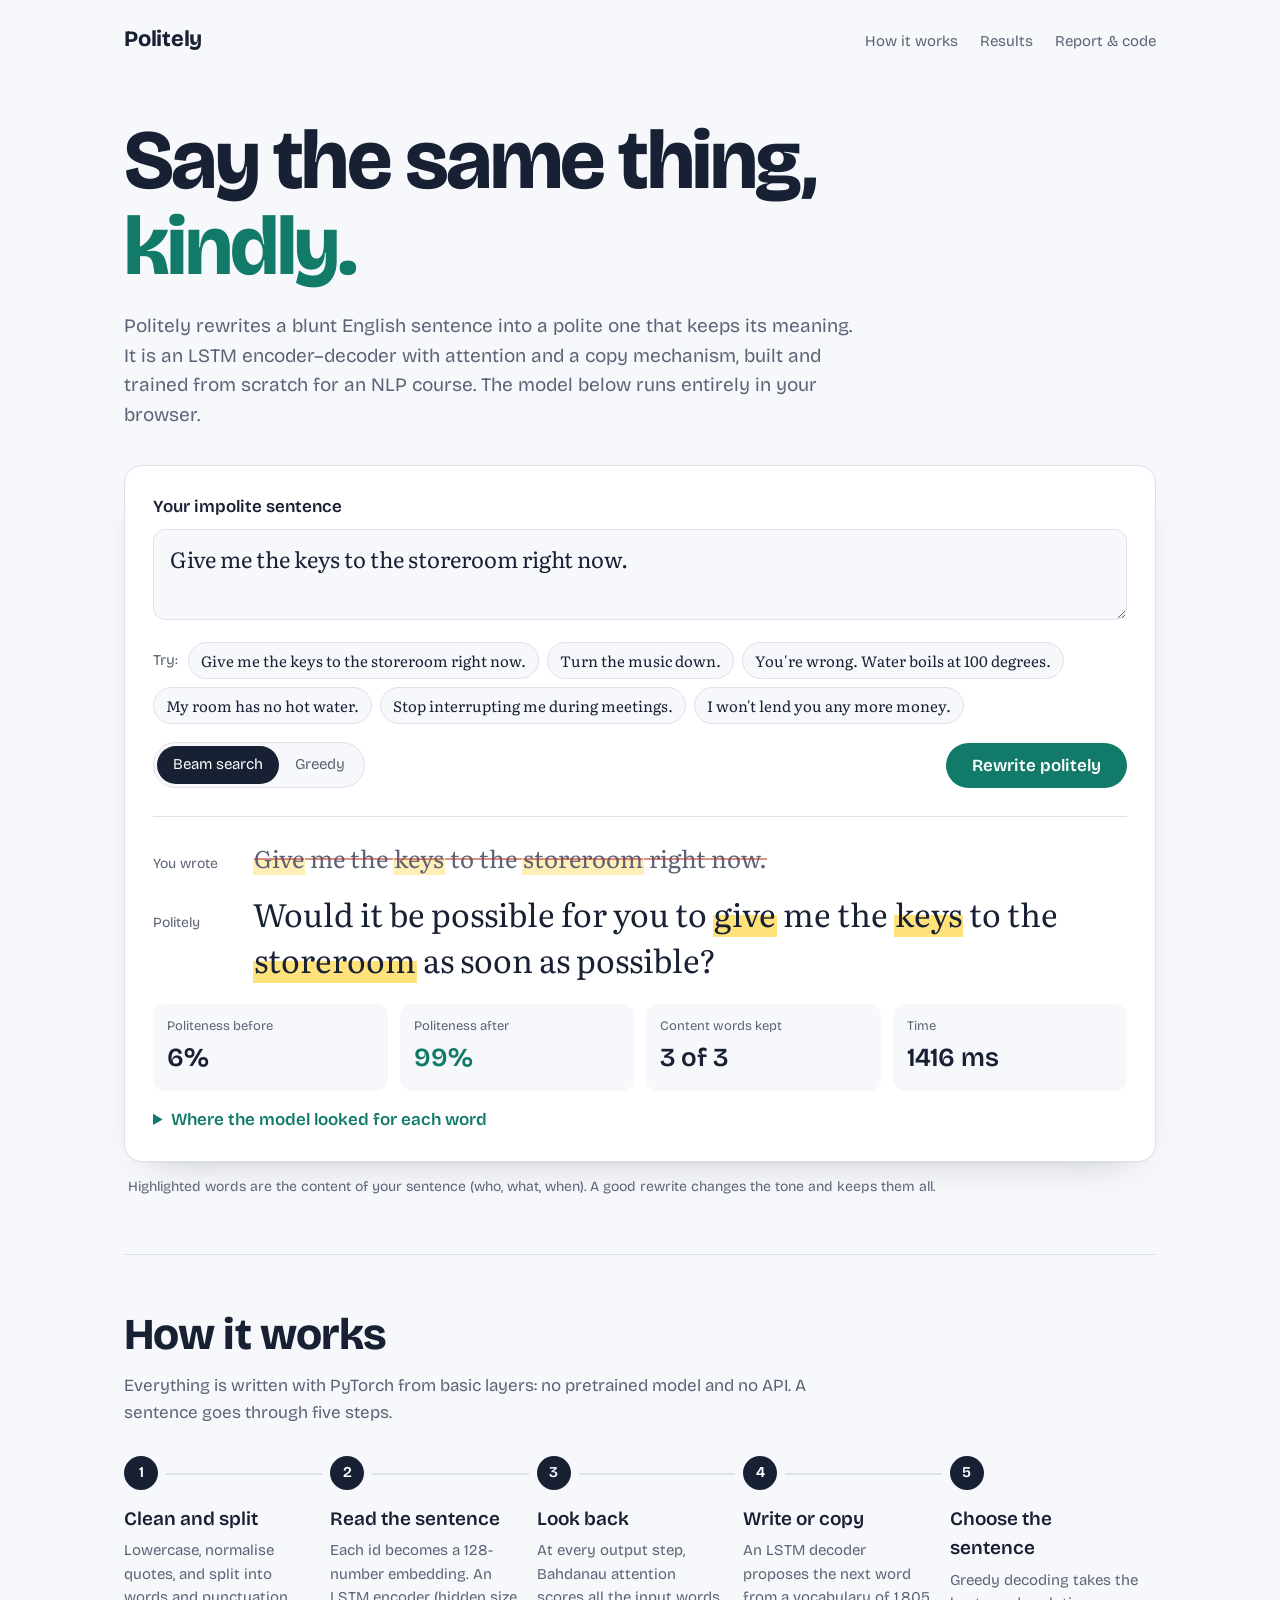
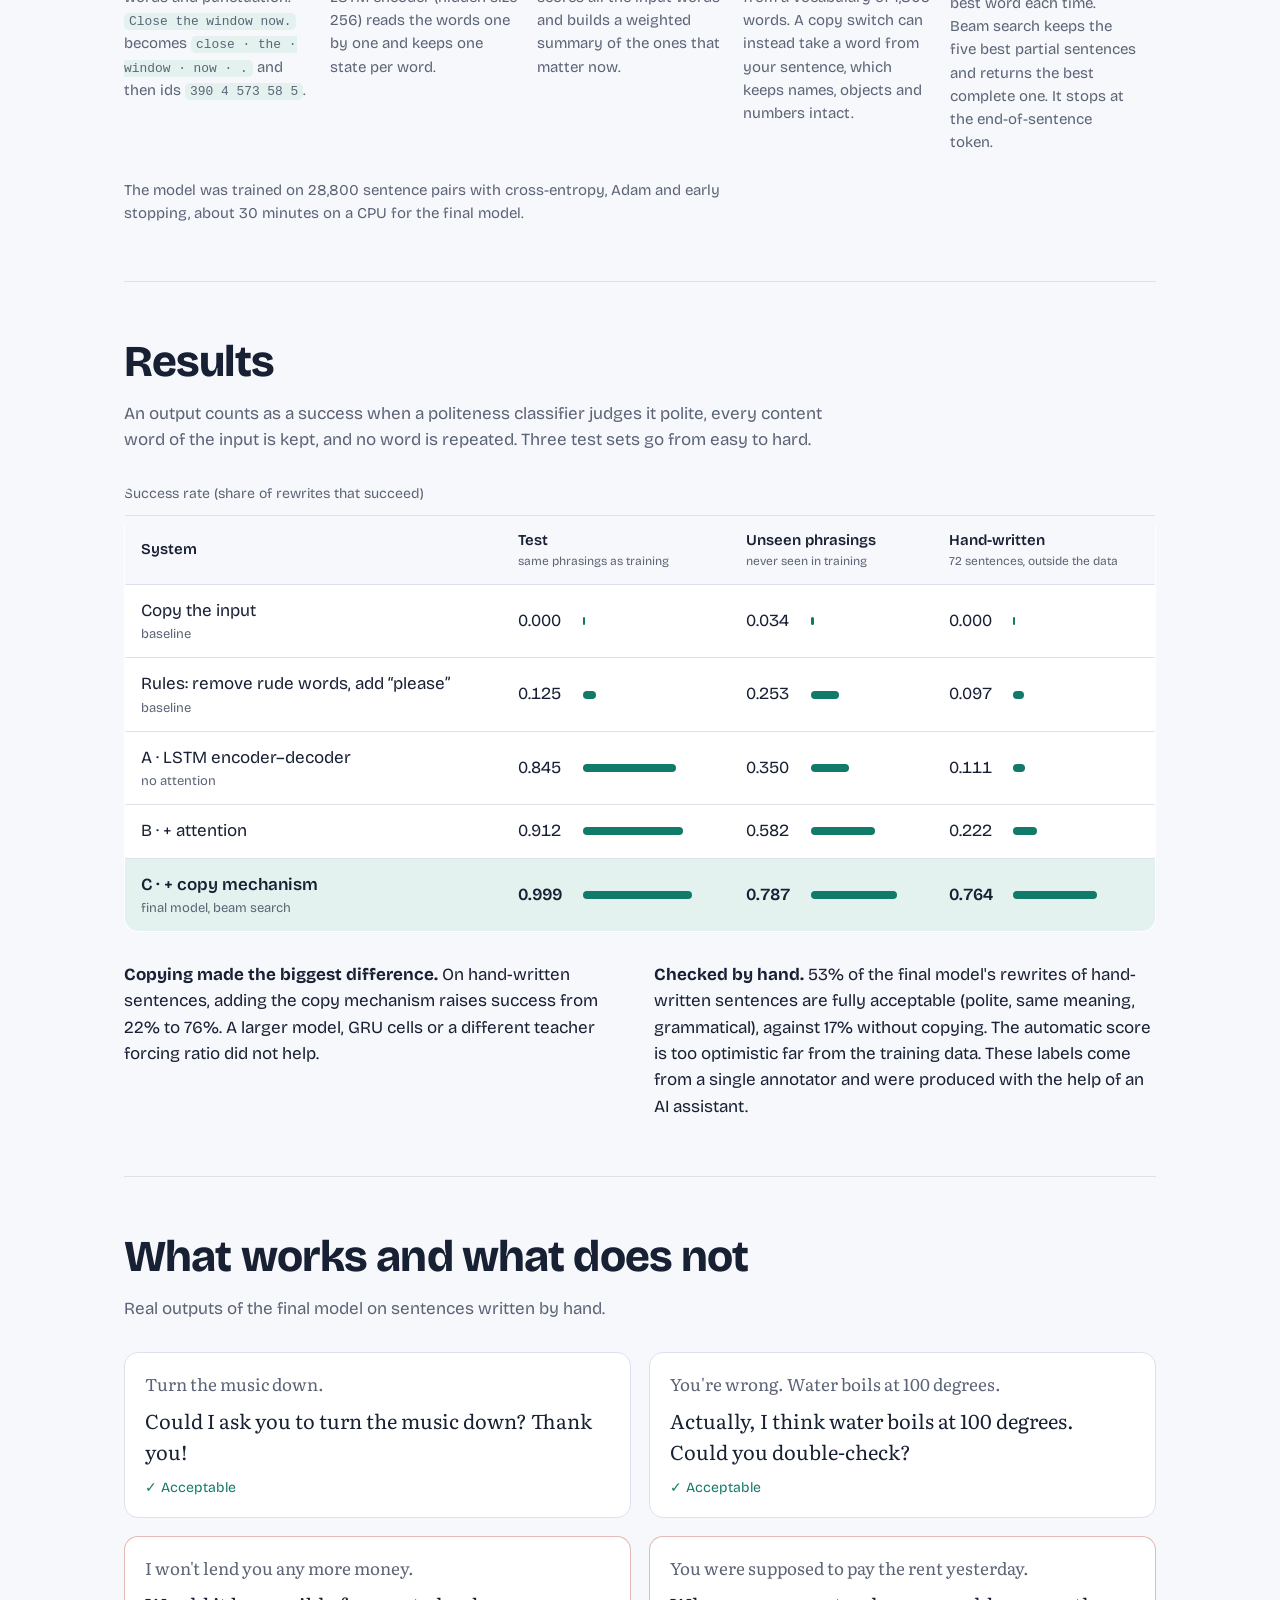
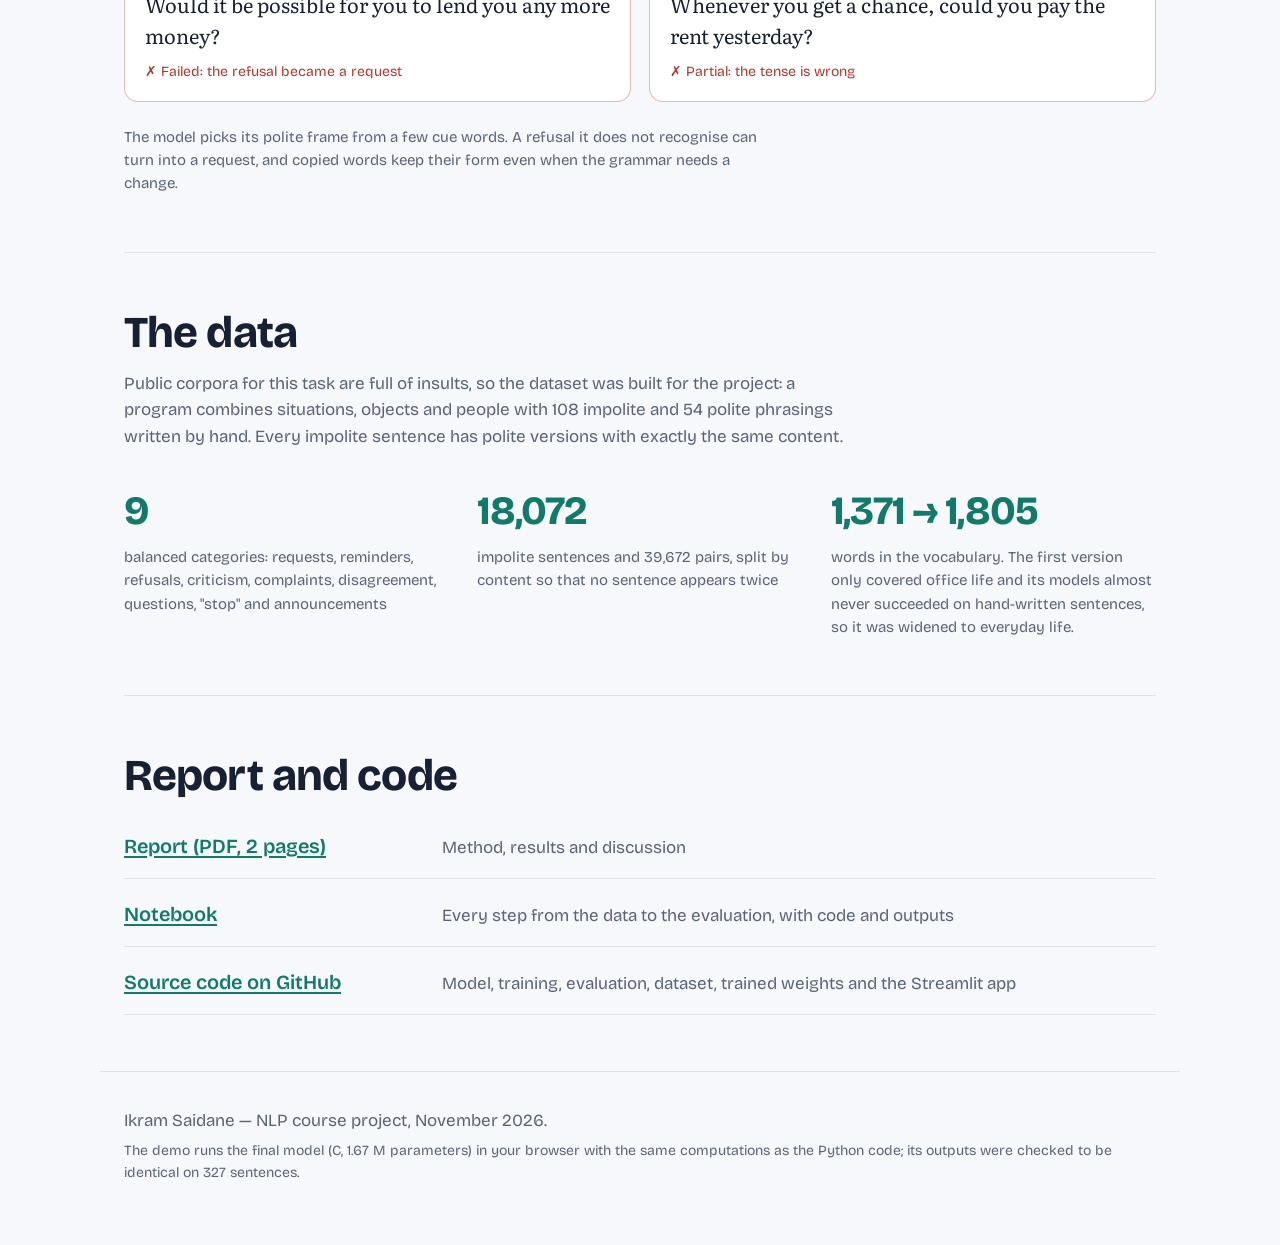
==== website/index.html @ 13e597c7 "Add the project website (model running in the browser) and Vercel configuration" ====
<!doctype html>
<html lang="en">
<head>
<meta charset="utf-8">
<meta name="viewport" content="width=device-width, initial-scale=1">
<title>Politely — rewriting impolite sentences with a seq2seq model</title>
<meta name="description" content="NLP course project: an LSTM encoder–decoder with attention and a copy mechanism, trained from scratch, that rewrites impolite English sentences politely. Try the model in your browser.">
<link rel="preconnect" href="https://fonts.googleapis.com">
<link rel="preconnect" href="https://fonts.gstatic.com" crossorigin>
<link href="https://fonts.googleapis.com/css2?family=Bricolage+Grotesque:opsz,wght@12..96,400;12..96,600;12..96,750&family=Literata:ital,opsz,wght@0,7..72,400;0,7..72,500;1,7..72,400&display=swap" rel="stylesheet">
<link rel="stylesheet" href="css/style.css">
<link rel="icon" href="data:image/svg+xml,<svg xmlns='http://www.w3.org/2000/svg' viewBox='0 0 32 32'><rect width='32' height='32' rx='8' fill='%23127A68'/><path d='M8 11h16v8H15l-5 4v-4H8z' fill='%23F7F8FC'/></svg>">
</head>
<body>
<header class="top">
  <a class="brand" href="#">Politely</a>
  <nav aria-label="Project links">
    <a href="#how">How it works</a>
    <a href="#results">Results</a>
    <a href="#read">Report &amp; code</a>
  </nav>
</header>

<main>
<section class="hero">
  <h1>Say the same thing, <span class="kind">kindly.</span></h1>
  <p class="lede">Politely rewrites a blunt English sentence into a polite one that keeps its meaning. It is an LSTM encoder–decoder with attention and a copy mechanism, built and trained from scratch for an NLP course. The model below runs entirely in your browser.</p>

  <div class="demo" id="demo">
    <label for="input" class="demo-label">Your impolite sentence</label>
    <textarea id="input" rows="2" maxlength="300" spellcheck="false">Give me the keys to the storeroom right now.</textarea>
    <div class="examples" role="group" aria-label="Example sentences">
      <span class="examples-label">Try:</span>
    </div>
    <div class="controls">
      <div class="seg" role="radiogroup" aria-label="Decoding">
        <label><input type="radio" name="decoding" value="beam" checked> Beam search</label>
        <label><input type="radio" name="decoding" value="greedy"> Greedy</label>
      </div>
      <button id="go" class="go" disabled>Loading the model…</button>
    </div>

    <div class="result" id="result" hidden>
      <p class="said"><span class="tag">You wrote</span><span id="before" class="sentence rude"></span></p>
      <p class="said"><span class="tag">Politely</span><span id="after" class="sentence polite"></span></p>
      <dl class="scores">
        <div><dt>Politeness before</dt><dd id="pb"></dd></div>
        <div><dt>Politeness after</dt><dd id="pa"></dd></div>
        <div><dt>Content words kept</dt><dd id="ck"></dd></div>
        <div><dt>Time</dt><dd id="tm"></dd></div>
      </dl>
      <p id="notes" class="notes"></p>
      <details class="attention">
        <summary>Where the model looked for each word</summary>
        <p class="small">Each row is a word the model wrote; darker cells are the input words it paid attention to. Words copied from your sentence sit on the diagonal.</p>
        <div id="heatmap" class="heatmap"></div>
      </details>
    </div>
    <p id="error" class="error" role="alert" hidden></p>
  </div>
  <p class="fine">Highlighted words are the content of your sentence (who, what, when). A good rewrite changes the tone and keeps them all.</p>
</section>

<section id="how" class="block">
  <h2>How it works</h2>
  <p class="intro">Everything is written with PyTorch from basic layers: no pretrained model and no API. A sentence goes through five steps.</p>
  <ol class="steps">
    <li><h3>Clean and split</h3><p>Lowercase, normalise quotes, and split into words and punctuation. <span class="mono">Close the window now.</span> becomes <span class="mono">close · the · window · now · .</span> and then ids <span class="mono">390 4 573 58 5</span>.</p></li>
    <li><h3>Read the sentence</h3><p>Each id becomes a 128-number embedding. An LSTM encoder (hidden size 256) reads the words one by one and keeps one state per word.</p></li>
    <li><h3>Look back</h3><p>At every output step, Bahdanau attention scores all the input words and builds a weighted summary of the ones that matter now.</p></li>
    <li><h3>Write or copy</h3><p>An LSTM decoder proposes the next word from a vocabulary of 1,805 words. A copy switch can instead take a word from your sentence, which keeps names, objects and numbers intact.</p></li>
    <li><h3>Choose the sentence</h3><p>Greedy decoding takes the best word each time. Beam search keeps the five best partial sentences and returns the best complete one. It stops at the end-of-sentence token.</p></li>
  </ol>
  <p class="aside-note">The model was trained on 28,800 sentence pairs with cross-entropy, Adam and early stopping, about 30 minutes on a CPU for the final model.</p>
</section>

<section id="results" class="block">
  <h2>Results</h2>
  <p class="intro">An output counts as a success when a politeness classifier judges it polite, every content word of the input is kept, and no word is repeated. Three test sets go from easy to hard.</p>
  <div class="table-wrap">
    <table class="results">
      <caption>Success rate (share of rewrites that succeed)</caption>
      <thead><tr><th scope="col">System</th><th scope="col">Test<span>same phrasings as training</span></th><th scope="col">Unseen phrasings<span>never seen in training</span></th><th scope="col">Hand-written<span>72 sentences, outside the data</span></th></tr></thead>
      <tbody id="results-body"></tbody>
    </table>
  </div>
  <div class="findings">
    <p><strong>Copying made the biggest difference.</strong> On hand-written sentences, adding the copy mechanism raises success from 22% to 76%. A larger model, GRU cells or a different teacher forcing ratio did not help.</p>
    <p><strong>Checked by hand.</strong> 53% of the final model's rewrites of hand-written sentences are fully acceptable (polite, same meaning, grammatical), against 17% without copying. The automatic score is too optimistic far from the training data. These labels come from a single annotator and were produced with the help of an AI assistant.</p>
  </div>
</section>

<section class="block">
  <h2>What works and what does not</h2>
  <p class="intro">Real outputs of the final model on sentences written by hand.</p>
  <div class="pairs" id="pairs"></div>
  <p class="aside-note">The model picks its polite frame from a few cue words. A refusal it does not recognise can turn into a request, and copied words keep their form even when the grammar needs a change.</p>
</section>

<section class="block">
  <h2>The data</h2>
  <p class="intro">Public corpora for this task are full of insults, so the dataset was built for the project: a program combines situations, objects and people with 108 impolite and 54 polite phrasings written by hand. Every impolite sentence has polite versions with exactly the same content.</p>
  <dl class="facts">
    <div><dt>9</dt><dd>balanced categories: requests, reminders, refusals, criticism, complaints, disagreement, questions, "stop" and announcements</dd></div>
    <div><dt>18,072</dt><dd>impolite sentences and 39,672 pairs, split by content so that no sentence appears twice</dd></div>
    <div><dt>1,371 → 1,805</dt><dd>words in the vocabulary. The first version only covered office life and its models almost never succeeded on hand-written sentences, so it was widened to everyday life.</dd></div>
  </dl>
</section>

<section id="read" class="block read">
  <h2>Report and code</h2>
  <ul class="links">
    <li><a href="files/NLP_Project_Report.pdf">Report (PDF, 2 pages)</a><span>Method, results and discussion</span></li>
    <li><a href="https://github.com/Ikram-Saidane/politely-seq2seq/blob/main/NLP_Project.ipynb">Notebook</a><span>Every step from the data to the evaluation, with code and outputs</span></li>
    <li><a href="https://github.com/Ikram-Saidane/politely-seq2seq">Source code on GitHub</a><span>Model, training, evaluation, dataset, trained weights and the Streamlit app</span></li>
  </ul>
</section>
</main>

<footer>
  <p>Ikram Saidane — NLP course project, November 2026.</p>
  <p class="small">The demo runs the final model (C, 1.67 M parameters) in your browser with the same computations as the Python code; its outputs were checked to be identical on 327 sentences.</p>
</footer>

<script type="module" src="js/app.js"></script>
</body>
</html>
---- website/css/style.css ----
:root {
  --paper: #F7F8FC;
  --surface: #FFFFFF;
  --ink: #182033;
  --muted: #5B6476;
  --line: #DDE1EA;
  --polite: #127A68;
  --polite-soft: #E3F2EE;
  --rude: #B4372E;
  --marker: #FFE27A;
  --display: "Bricolage Grotesque", system-ui, sans-serif;
  --text: "Bricolage Grotesque", system-ui, sans-serif;
  --speech: "Literata", Georgia, serif;
  color-scheme: light;
}

* { box-sizing: border-box; }
html { scroll-behavior: smooth; }
@media (prefers-reduced-motion: reduce) { html { scroll-behavior: auto; } }

body {
  margin: 0;
  background: var(--paper);
  color: var(--ink);
  font-family: var(--text);
  font-size: 17px;
  line-height: 1.55;
  -webkit-font-smoothing: antialiased;
}

a { color: var(--polite); text-underline-offset: 3px; }
a:focus-visible, button:focus-visible, textarea:focus-visible, summary:focus-visible,
.seg input:focus-visible + span, .chip:focus-visible {
  outline: 3px solid var(--polite);
  outline-offset: 3px;
}

.top {
  max-width: 1080px;
  margin: 0 auto;
  padding: 22px 24px;
  display: flex;
  align-items: baseline;
  justify-content: space-between;
  gap: 16px;
}
.brand {
  font-family: var(--display);
  font-weight: 750;
  font-size: 22px;
  color: var(--ink);
  text-decoration: none;
  letter-spacing: -0.01em;
}
.top nav { display: flex; gap: 22px; flex-wrap: wrap; }
.top nav a { color: var(--muted); text-decoration: none; font-size: 15px; }
.top nav a:hover { color: var(--ink); }

main { max-width: 1080px; margin: 0 auto; padding: 0 24px; }

/* ---------- hero ---------- */
.hero { padding: 40px 0 56px; }
h1 {
  font-family: var(--display);
  font-weight: 750;
  font-size: clamp(42px, 7vw, 84px);
  line-height: 1.02;
  letter-spacing: -0.03em;
  margin: 0 0 22px;
  max-width: 14ch;
}
h1 .kind { color: var(--polite); }
.lede { font-size: 19px; max-width: 62ch; color: var(--muted); margin: 0 0 36px; }

.demo {
  background: var(--surface);
  border: 1px solid var(--line);
  border-radius: 18px;
  padding: 28px;
  box-shadow: 0 1px 0 rgba(24, 32, 51, 0.04), 0 18px 40px -28px rgba(24, 32, 51, 0.35);
}
.demo-label { display: block; font-weight: 600; margin-bottom: 8px; }
textarea {
  width: 100%;
  font-family: var(--speech);
  font-size: 22px;
  line-height: 1.4;
  color: var(--ink);
  border: 1px solid var(--line);
  border-radius: 12px;
  padding: 14px 16px;
  resize: vertical;
  background: var(--paper);
}
.examples { display: flex; flex-wrap: wrap; gap: 8px; align-items: center; margin: 14px 0 18px; }
.examples-label { color: var(--muted); font-size: 15px; margin-right: 2px; }
.chip {
  font-family: var(--speech);
  font-size: 15px;
  border: 1px solid var(--line);
  background: var(--paper);
  color: var(--ink);
  padding: 6px 12px;
  border-radius: 999px;
  cursor: pointer;
}
.chip:hover { border-color: var(--polite); }

.controls { display: flex; flex-wrap: wrap; gap: 14px; align-items: center; justify-content: space-between; }
.seg { display: inline-flex; border: 1px solid var(--line); border-radius: 999px; padding: 3px; background: var(--paper); }
.seg label { position: relative; cursor: pointer; }
.seg input { position: absolute; opacity: 0; }
.seg span { display: block; padding: 7px 16px; border-radius: 999px; font-size: 15px; color: var(--muted); }
.seg input:checked + span { background: var(--ink); color: #fff; }
.go {
  font-family: var(--display);
  font-weight: 600;
  font-size: 17px;
  border: 0;
  border-radius: 999px;
  padding: 12px 26px;
  background: var(--polite);
  color: #fff;
  cursor: pointer;
}
.go:hover:not(:disabled) { background: #0E6457; }
.go:disabled { background: #9BB8B1; cursor: progress; }

.result { margin-top: 28px; border-top: 1px solid var(--line); padding-top: 24px; }
.said { display: grid; grid-template-columns: 88px 1fr; gap: 12px; margin: 0 0 14px; align-items: baseline; }
.tag { font-size: 14px; color: var(--muted); }
.sentence { font-family: var(--speech); font-size: 24px; line-height: 1.45; }
.sentence.rude { color: var(--muted); text-decoration: line-through; text-decoration-color: rgba(180, 55, 46, 0.55); text-decoration-thickness: 2px; }
.sentence.polite { color: var(--ink); font-size: clamp(24px, 3.2vw, 32px); }
mark { background: linear-gradient(transparent 55%, var(--marker) 55%); color: inherit; padding: 0 1px; }
.sentence.rude mark { background: linear-gradient(transparent 55%, rgba(255, 226, 122, 0.55) 55%); }

.scores { display: grid; grid-template-columns: repeat(4, 1fr); gap: 12px; margin: 22px 0 6px; }
.scores div { background: var(--paper); border-radius: 12px; padding: 12px 14px; }
.scores dt { font-size: 13px; color: var(--muted); }
.scores dd { margin: 2px 0 0; font-family: var(--display); font-weight: 600; font-size: 26px; }
.scores .up { color: var(--polite); }
.notes { color: var(--muted); font-size: 15px; margin: 10px 0 0; }
.notes .lost { color: var(--rude); }

.attention { margin-top: 16px; }
.attention summary { cursor: pointer; font-weight: 600; color: var(--polite); }
.small { font-size: 14px; color: var(--muted); }
.heatmap { overflow-x: auto; padding-bottom: 6px; }
.heatmap svg text { font-family: var(--text); font-size: 12px; fill: var(--muted); }
.fine { font-size: 14px; color: var(--muted); margin: 14px 4px 0; }
.error { color: var(--rude); margin: 14px 0 0; }

/* ---------- blocks ---------- */
.block { padding: 56px 0; border-top: 1px solid var(--line); }
h2 {
  font-family: var(--display);
  font-weight: 750;
  font-size: clamp(30px, 4vw, 44px);
  letter-spacing: -0.02em;
  line-height: 1.1;
  margin: 0 0 14px;
}
h3 { font-family: var(--display); font-weight: 600; font-size: 19px; margin: 0 0 6px; }
.intro { max-width: 66ch; color: var(--muted); margin: 0 0 30px; }
.aside-note { max-width: 66ch; color: var(--muted); font-size: 15px; margin: 24px 0 0; }
.mono { font-family: ui-monospace, "SF Mono", Menlo, monospace; font-size: 0.86em; background: var(--polite-soft); padding: 1px 5px; border-radius: 5px; }

.steps { list-style: none; counter-reset: step; padding: 0; margin: 0; display: grid; grid-template-columns: repeat(5, 1fr); gap: 0; }
.steps li { counter-increment: step; padding: 0 18px 0 0; position: relative; }
.steps li::before {
  content: counter(step);
  display: grid; place-items: center;
  width: 34px; height: 34px; border-radius: 50%;
  background: var(--ink); color: #fff;
  font-family: var(--display); font-weight: 600; font-size: 15px;
  margin-bottom: 14px;
}
.steps li::after {
  content: ""; position: absolute; top: 17px; left: 42px; right: 8px; height: 2px; background: var(--line);
}
.steps li:last-child::after { display: none; }
.steps p { font-size: 15px; color: var(--muted); margin: 0; }

.table-wrap { overflow-x: auto; }
table.results { border-collapse: collapse; width: 100%; min-width: 640px; background: var(--surface); border-radius: 14px; overflow: hidden; border: 1px solid var(--line); }
.results caption { text-align: left; color: var(--muted); font-size: 14px; padding: 0 0 10px; }
.results th, .results td { padding: 13px 16px; text-align: left; border-bottom: 1px solid var(--line); vertical-align: middle; }
.results thead th { font-weight: 600; font-size: 15px; background: var(--paper); }
.results thead th span { display: block; font-weight: 400; font-size: 12px; color: var(--muted); }
.results tbody tr:last-child td { border-bottom: 0; }
.results tr.final td { background: var(--polite-soft); font-weight: 600; }
.bar { display: flex; align-items: center; gap: 10px; }
.bar i { display: block; height: 8px; border-radius: 4px; background: var(--polite); min-width: 2px; }
.bar b { font-weight: inherit; font-variant-numeric: tabular-nums; width: 3.2em; }
.results td.system span { display: block; font-size: 13px; color: var(--muted); font-weight: 400; }

.findings { display: grid; grid-template-columns: 1fr 1fr; gap: 28px; margin-top: 30px; }
.findings p { margin: 0; max-width: 60ch; }

.pairs { display: grid; grid-template-columns: 1fr 1fr; gap: 18px; }
.pair { background: var(--surface); border: 1px solid var(--line); border-radius: 14px; padding: 18px 20px; }
.pair .in { font-family: var(--speech); color: var(--muted); margin: 0 0 8px; }
.pair .out { font-family: var(--speech); font-size: 20px; margin: 0 0 10px; }
.pair .verdict { font-size: 14px; margin: 0; }
.pair.good .verdict { color: var(--polite); }
.pair.bad .verdict { color: var(--rude); }
.pair.bad { border-color: rgba(180, 55, 46, 0.35); }

.facts { display: grid; grid-template-columns: repeat(3, 1fr); gap: 28px; margin: 0; }
.facts dt { font-family: var(--display); font-weight: 750; font-size: 40px; letter-spacing: -0.02em; color: var(--polite); }
.facts dd { margin: 4px 0 0; color: var(--muted); font-size: 15px; }

.links { list-style: none; padding: 0; margin: 0; display: grid; gap: 4px; }
.links li { display: grid; grid-template-columns: minmax(220px, 300px) 1fr; gap: 18px; padding: 16px 0; border-bottom: 1px solid var(--line); align-items: baseline; }
.links a { font-family: var(--display); font-weight: 600; font-size: 20px; }
.links span { color: var(--muted); }

footer { max-width: 1080px; margin: 0 auto; padding: 36px 24px 56px; color: var(--muted); border-top: 1px solid var(--line); }
footer p { margin: 0 0 6px; }

@media (max-width: 860px) {
  .steps { grid-template-columns: 1fr; gap: 22px; }
  .steps li { padding: 0 0 0 52px; }
  .steps li::before { position: absolute; left: 0; top: 0; margin: 0; }
  .steps li::after { display: none; }
  .findings, .pairs, .facts { grid-template-columns: 1fr; }
  .scores { grid-template-columns: 1fr 1fr; }
  .links li { grid-template-columns: 1fr; gap: 2px; }
}
@media (max-width: 520px) {
  body { font-size: 16px; }
  main, .top, footer { padding-left: 16px; padding-right: 16px; }
  .demo { padding: 18px; border-radius: 14px; }
  textarea { font-size: 19px; }
  .said { grid-template-columns: 1fr; gap: 2px; }
  .sentence { font-size: 21px; }
  .top { flex-direction: column; align-items: flex-start; gap: 4px; padding-top: 16px; padding-bottom: 8px; }
  .top nav { gap: 16px; }
  .controls { flex-direction: column; align-items: stretch; }
  .seg { justify-content: center; }
  .go { width: 100%; }
}
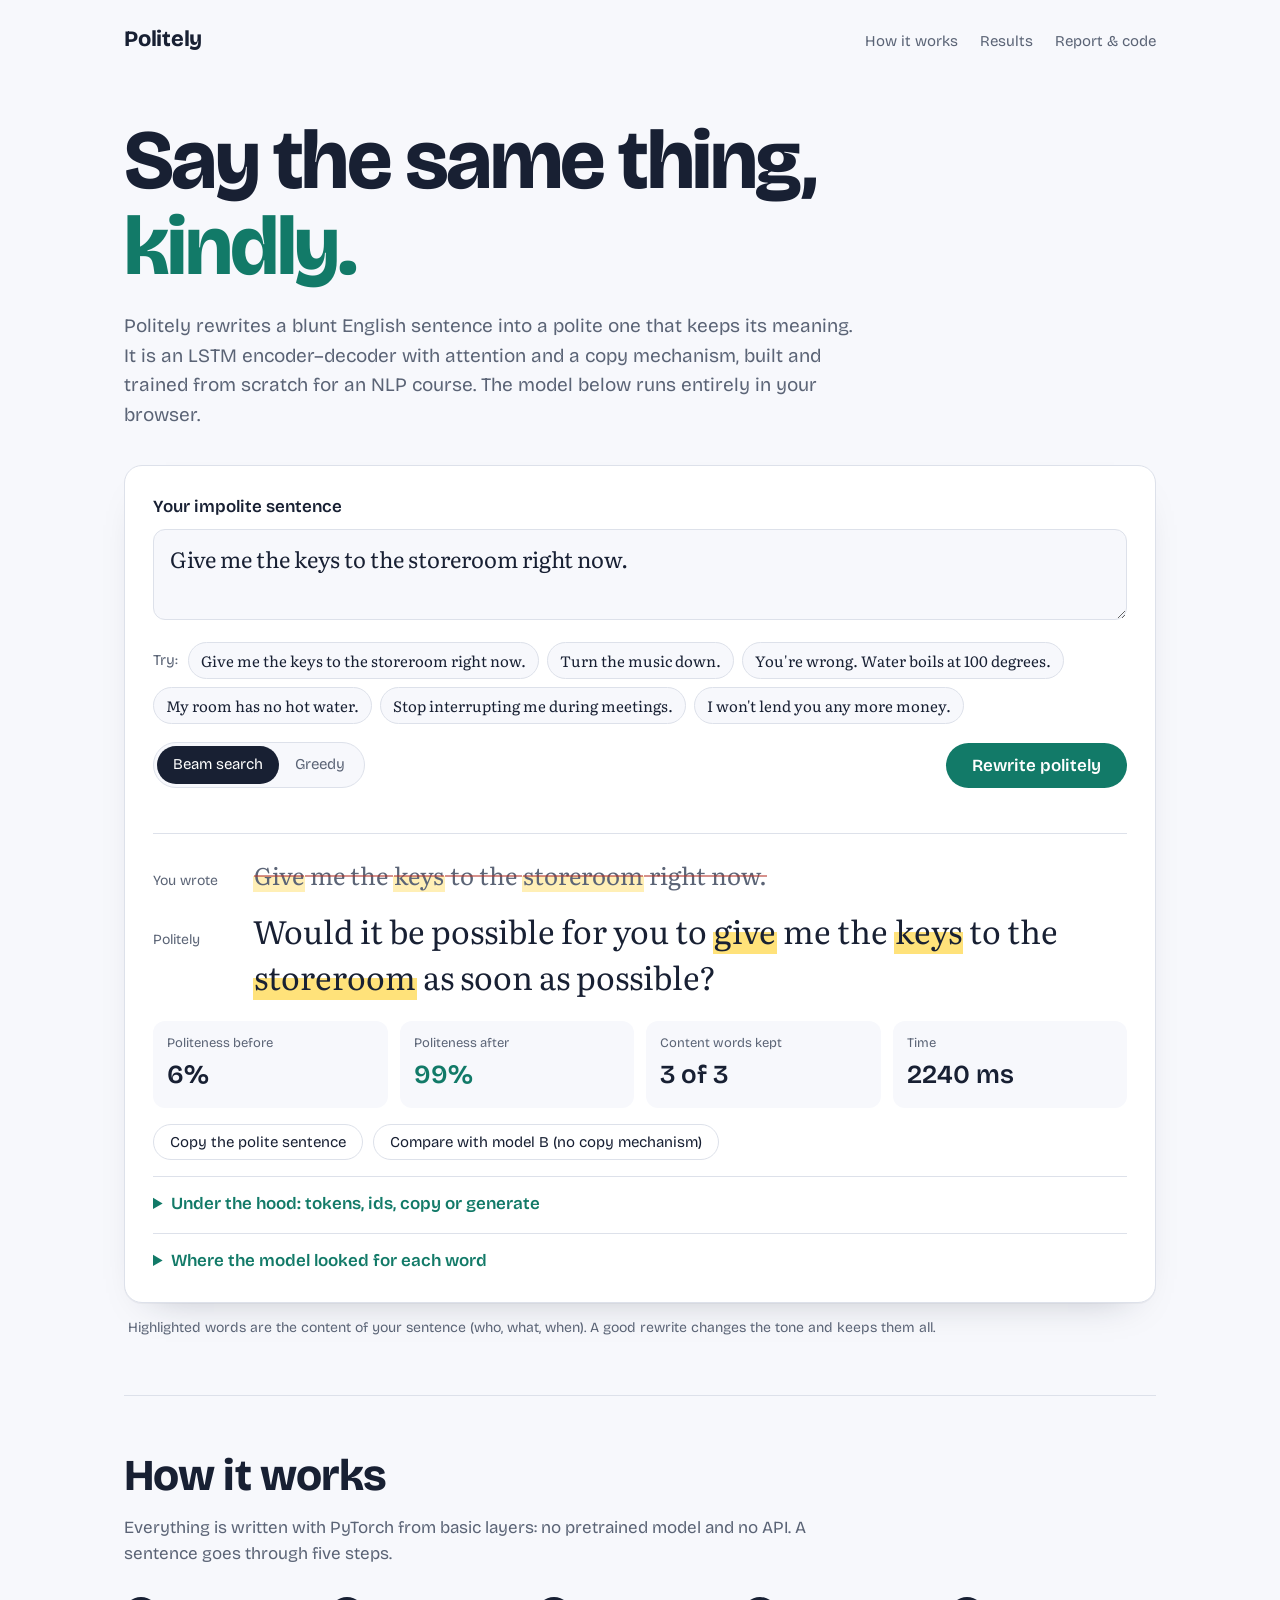
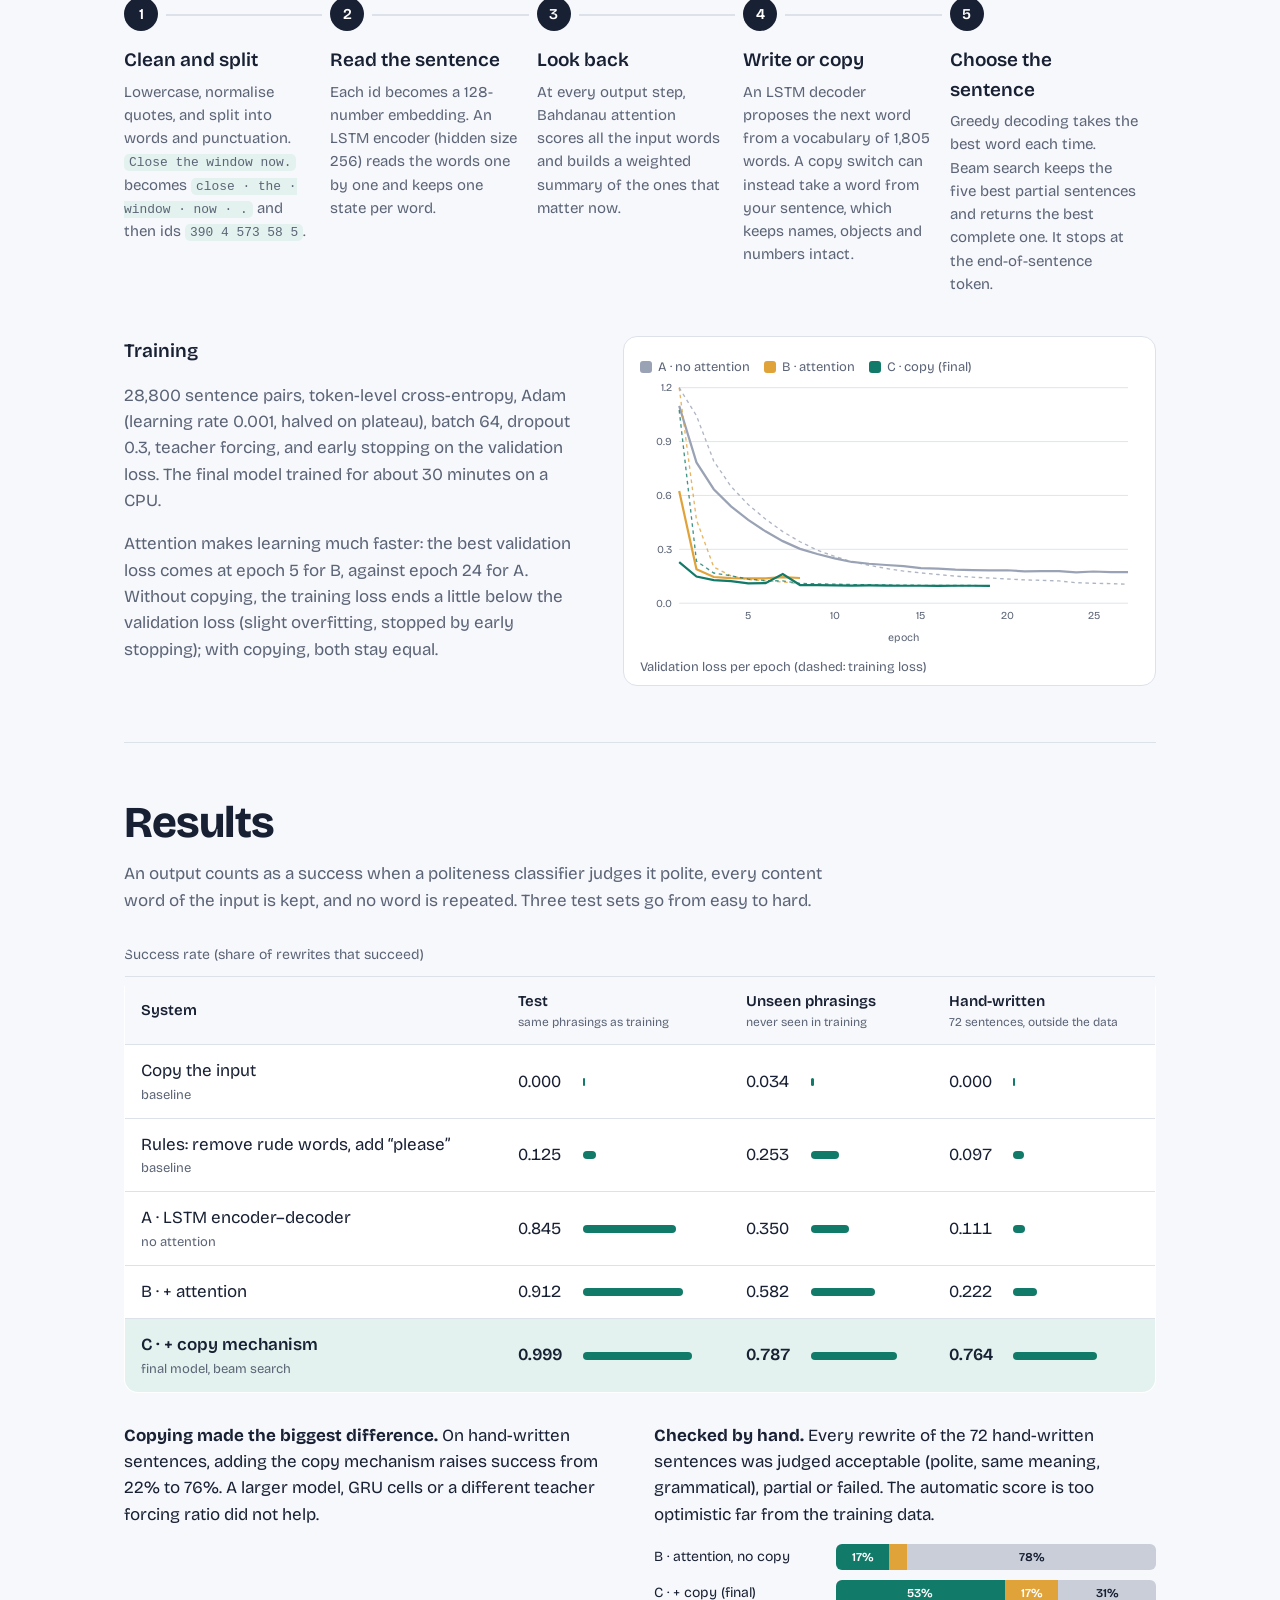
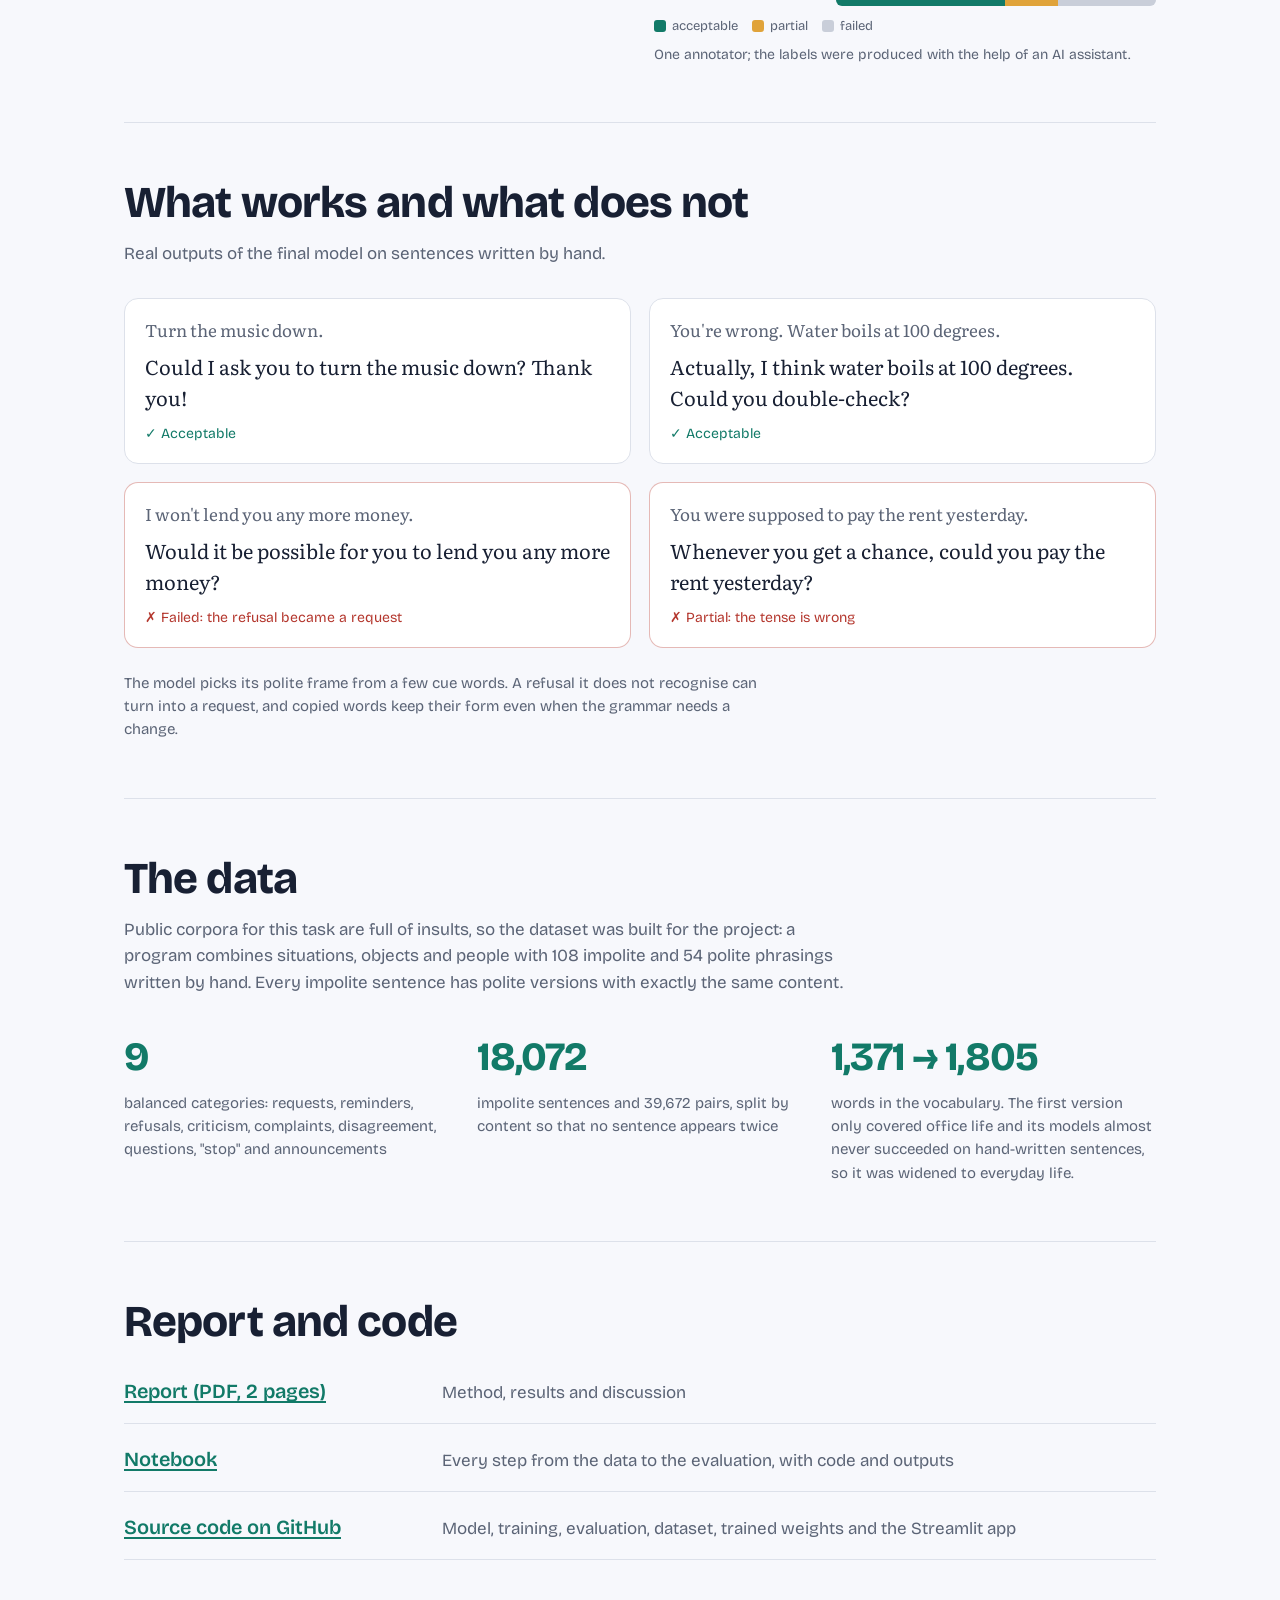
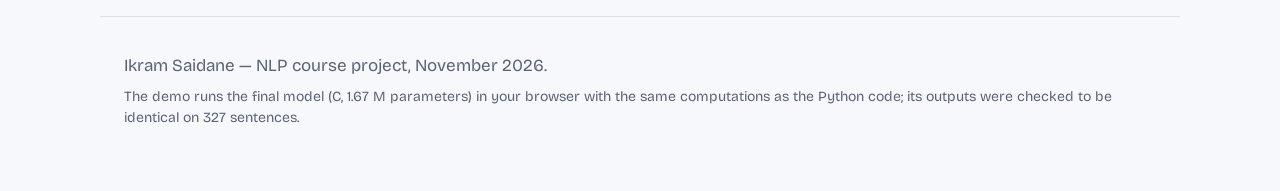
==== commit 07f4f64f: "Website: loading progress, comparison with model B, under-the-hood view, training chart, human evalu" ====
--- a/website/index.html
+++ b/website/index.html
@@ -39,6 +39,7 @@
       </div>
       <button id="go" class="go" disabled>Loading the model…</button>
     </div>
+    <div class="progress" id="progress" aria-hidden="true"><i id="progress-bar"></i></div>
 
     <div class="result" id="result" hidden>
       <p class="said"><span class="tag">You wrote</span><span id="before" class="sentence rude"></span></p>
@@ -50,6 +51,22 @@
         <div><dt>Time</dt><dd id="tm"></dd></div>
       </dl>
       <p id="notes" class="notes"></p>
+      <div class="actions">
+        <button type="button" class="ghost" id="copy">Copy the polite sentence</button>
+        <button type="button" class="ghost" id="compare">Compare with model B (no copy mechanism)</button>
+      </div>
+      <div class="compare" id="compare-box" hidden>
+        <p class="said"><span class="tag">Model B</span><span id="b-out" class="sentence"></span></p>
+        <p class="small" id="b-note"></p>
+      </div>
+      <details class="hood">
+        <summary>Under the hood: tokens, ids, copy or generate</summary>
+        <div class="hood-grid">
+          <div><h4>Input tokens and ids</h4><div id="in-tokens" class="tokens"></div></div>
+          <div><h4>Each output word: copied or generated?</h4><div id="copy-bars" class="copy-bars"></div>
+          <p class="small">The copy switch gives the probability of taking the word from your sentence (dark) rather than from the vocabulary (light).</p></div>
+        </div>
+      </details>
       <details class="attention">
         <summary>Where the model looked for each word</summary>
         <p class="small">Each row is a word the model wrote; darker cells are the input words it paid attention to. Words copied from your sentence sit on the diagonal.</p>
@@ -71,7 +88,17 @@
     <li><h3>Write or copy</h3><p>An LSTM decoder proposes the next word from a vocabulary of 1,805 words. A copy switch can instead take a word from your sentence, which keeps names, objects and numbers intact.</p></li>
     <li><h3>Choose the sentence</h3><p>Greedy decoding takes the best word each time. Beam search keeps the five best partial sentences and returns the best complete one. It stops at the end-of-sentence token.</p></li>
   </ol>
-  <p class="aside-note">The model was trained on 28,800 sentence pairs with cross-entropy, Adam and early stopping, about 30 minutes on a CPU for the final model.</p>
+  <div class="training">
+    <div>
+      <h3>Training</h3>
+      <p>28,800 sentence pairs, token-level cross-entropy, Adam (learning rate 0.001, halved on plateau), batch 64, dropout 0.3, teacher forcing, and early stopping on the validation loss. The final model trained for about 30 minutes on a CPU.</p>
+      <p>Attention makes learning much faster: the best validation loss comes at epoch 5 for B, against epoch 24 for A. Without copying, the training loss ends a little below the validation loss (slight overfitting, stopped by early stopping); with copying, both stay equal.</p>
+    </div>
+    <figure class="chart">
+      <div id="curves" role="img" aria-label="Validation loss per epoch of models A, B and C"></div>
+      <figcaption>Validation loss per epoch (dashed: training loss)</figcaption>
+    </figure>
+  </div>
 </section>
 
 <section id="results" class="block">
@@ -86,7 +113,11 @@
   </div>
   <div class="findings">
     <p><strong>Copying made the biggest difference.</strong> On hand-written sentences, adding the copy mechanism raises success from 22% to 76%. A larger model, GRU cells or a different teacher forcing ratio did not help.</p>
-    <p><strong>Checked by hand.</strong> 53% of the final model's rewrites of hand-written sentences are fully acceptable (polite, same meaning, grammatical), against 17% without copying. The automatic score is too optimistic far from the training data. These labels come from a single annotator and were produced with the help of an AI assistant.</p>
+    <div>
+      <p><strong>Checked by hand.</strong> Every rewrite of the 72 hand-written sentences was judged acceptable (polite, same meaning, grammatical), partial or failed. The automatic score is too optimistic far from the training data.</p>
+      <div class="human" id="human"></div>
+      <p class="small">One annotator; the labels were produced with the help of an AI assistant.</p>
+    </div>
   </div>
 </section>
 
--- a/website/css/style.css
+++ b/website/css/style.css
@@ -241,3 +241,60 @@
   .seg { justify-content: center; }
   .go { width: 100%; }
 }
+
+/* ---------- additions: loading, actions, comparison, under the hood, charts ---------- */
+.progress { height: 3px; background: var(--line); border-radius: 2px; margin-top: 14px; overflow: hidden; transition: opacity .4s; }
+.progress i { display: block; height: 100%; width: 0; background: var(--polite); transition: width .2s; }
+.progress.done { opacity: 0; }
+
+.actions { display: flex; flex-wrap: wrap; gap: 10px; margin-top: 16px; }
+.ghost { font-family: var(--text); font-size: 15px; border: 1px solid var(--line); background: var(--surface); color: var(--ink); border-radius: 999px; padding: 8px 16px; cursor: pointer; }
+.ghost:hover:not(:disabled) { border-color: var(--polite); color: var(--polite); }
+.ghost:disabled { opacity: .6; cursor: progress; }
+.compare { margin-top: 16px; padding: 16px 18px; border-radius: 12px; background: var(--paper); }
+.compare .sentence { font-size: 21px; color: var(--muted); }
+.compare .said { margin-bottom: 4px; }
+
+.hood, .attention { margin-top: 16px; border-top: 1px solid var(--line); padding-top: 14px; }
+.hood summary, .attention summary { cursor: pointer; font-weight: 600; color: var(--polite); }
+.hood-grid { display: grid; grid-template-columns: 1fr 1fr; gap: 28px; margin-top: 14px; }
+h4 { font-family: var(--display); font-weight: 600; font-size: 15px; margin: 0 0 10px; }
+.tokens { display: flex; flex-wrap: wrap; gap: 6px; }
+.tok { display: inline-flex; flex-direction: column; align-items: center; border: 1px solid var(--line); border-radius: 8px; padding: 4px 8px; background: var(--paper); }
+.tok b { font-family: var(--speech); font-weight: 500; font-size: 15px; }
+.tok small { font-family: ui-monospace, Menlo, monospace; font-size: 11px; color: var(--muted); }
+.tok.end { border-style: dashed; }
+.copy-bars { display: grid; gap: 4px; }
+.cb { display: grid; grid-template-columns: 110px 1fr 76px; gap: 10px; align-items: center; font-size: 14px; }
+.cb span { font-family: var(--speech); text-align: right; overflow: hidden; text-overflow: ellipsis; white-space: nowrap; }
+.cb i { height: 10px; background: var(--polite-soft); border-radius: 5px; overflow: hidden; }
+.cb i b { display: block; height: 100%; background: var(--polite); }
+.cb em { font-style: normal; color: var(--muted); font-size: 13px; }
+
+.training { display: grid; grid-template-columns: 1fr 1.15fr; gap: 36px; margin-top: 40px; align-items: start; }
+.training p { color: var(--muted); max-width: 60ch; }
+.chart { margin: 0; background: var(--surface); border: 1px solid var(--line); border-radius: 14px; padding: 14px 16px 8px; }
+.chart svg text { font-family: var(--text); font-size: 12px; fill: var(--muted); }
+.chart svg text.lbl { font-weight: 600; font-size: 13px; }
+.chart svg .grid { stroke: var(--line); stroke-width: 1; }
+.chart figcaption { font-size: 13px; color: var(--muted); padding-top: 4px; }
+
+.human { display: grid; gap: 10px; margin: 16px 0 8px; }
+.hrow { display: grid; grid-template-columns: 170px 1fr; gap: 12px; align-items: center; font-size: 14px; }
+.hbar { display: flex; height: 26px; border-radius: 6px; overflow: hidden; }
+.hbar i { display: flex; align-items: center; justify-content: center; font-style: normal; font-size: 12px; font-weight: 600; color: #fff; min-width: 0; }
+.acc { background: var(--polite); }
+.par { background: #E0A33A; }
+.fail { background: #C9CED9; }
+.hbar i.fail { color: var(--ink); }
+.legend { font-size: 13px; color: var(--muted); display: flex; gap: 14px; align-items: center; margin: 6px 0 0; }
+.legend span { display: inline-block; width: 12px; height: 12px; border-radius: 3px; margin-right: -8px; }
+
+@media (max-width: 860px) {
+  .hood-grid, .training { grid-template-columns: 1fr; }
+  .hrow { grid-template-columns: 1fr; gap: 4px; }
+}
+@media (max-width: 520px) {
+  .cb { grid-template-columns: 84px 1fr 66px; }
+  .actions .ghost { width: 100%; }
+}
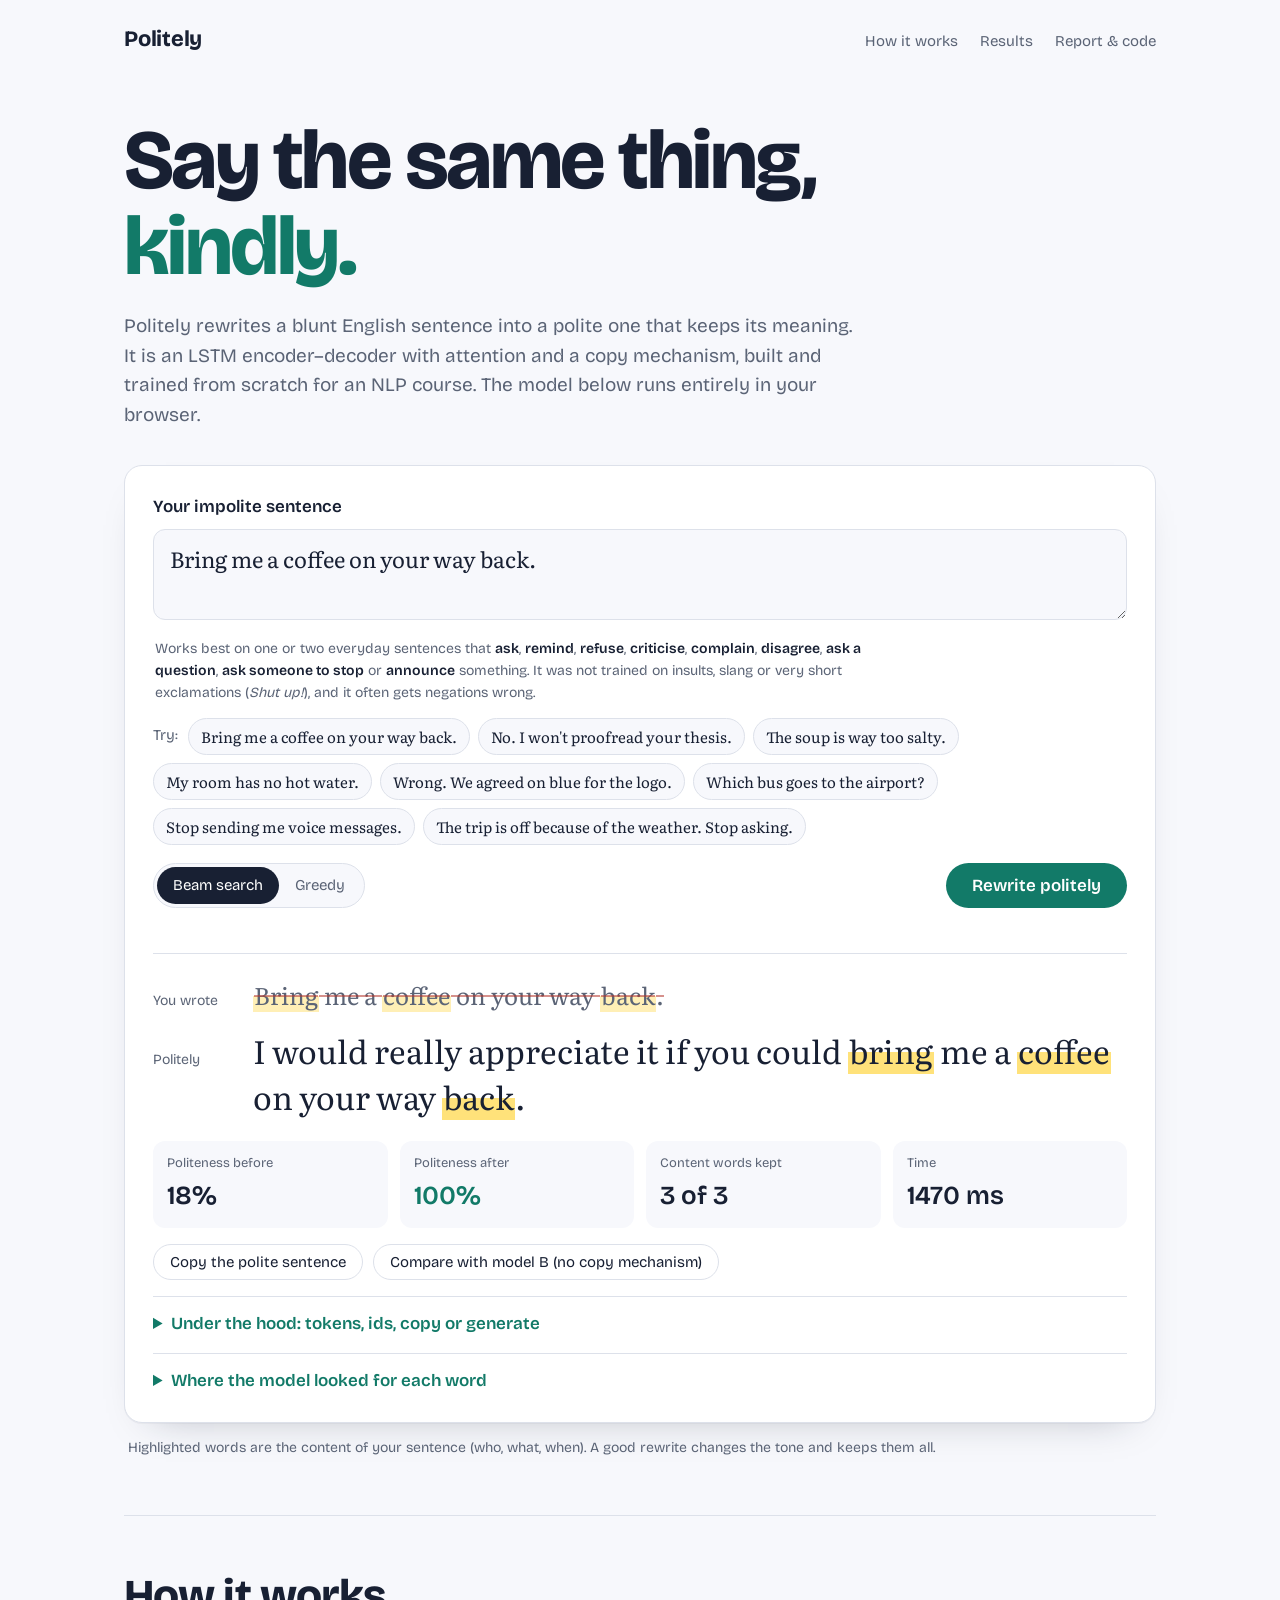
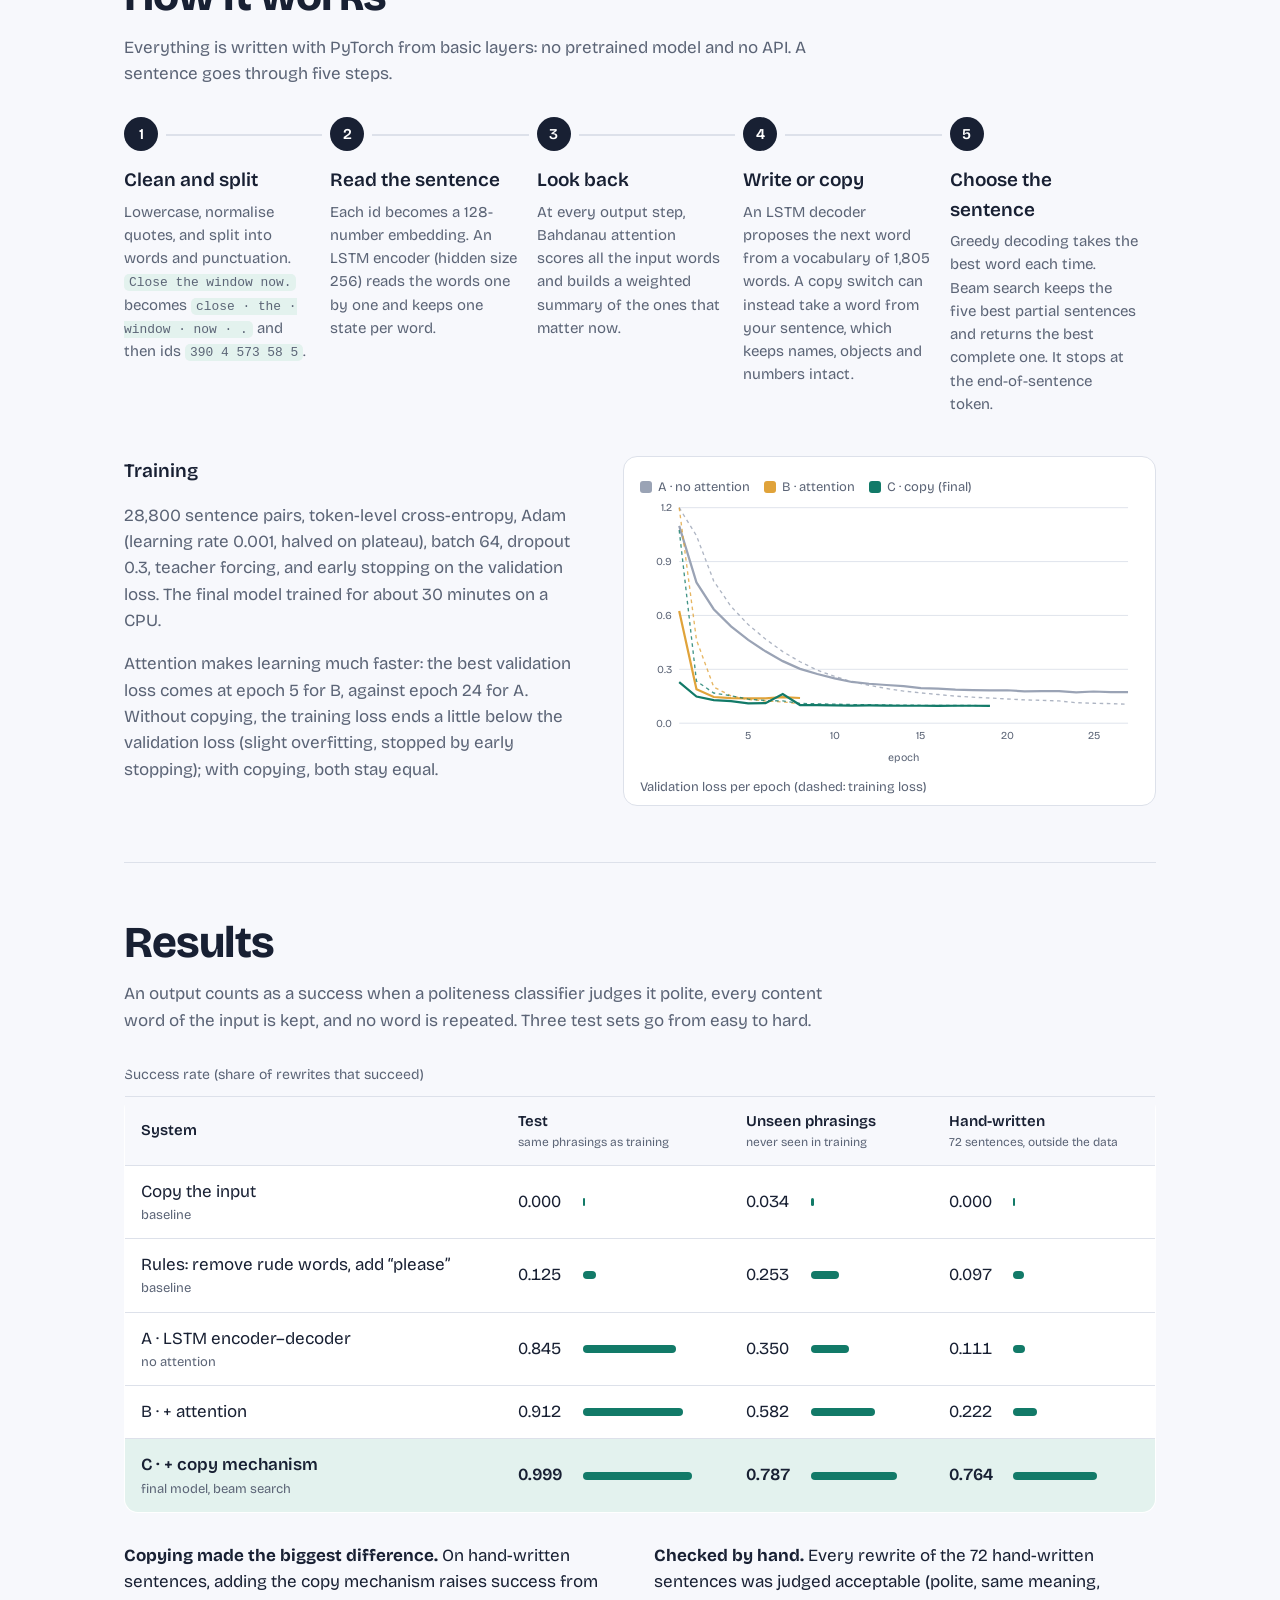
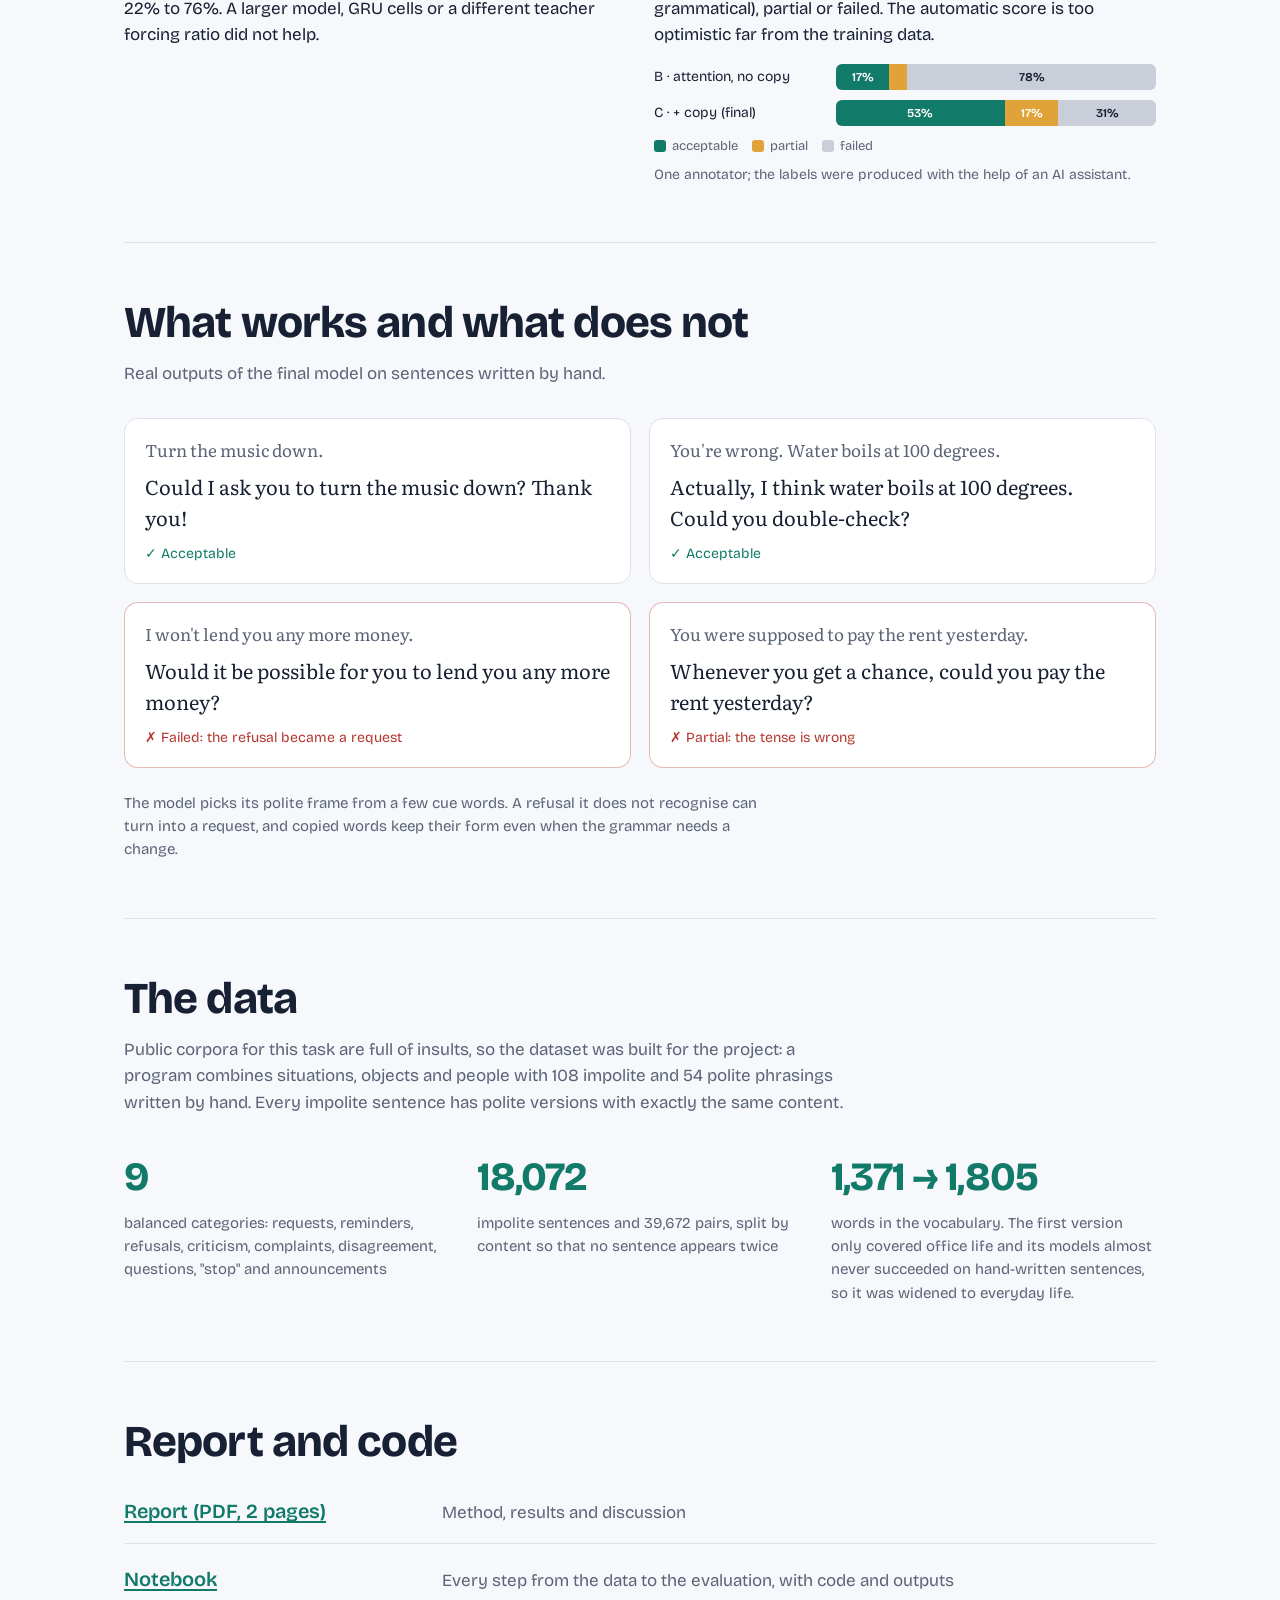
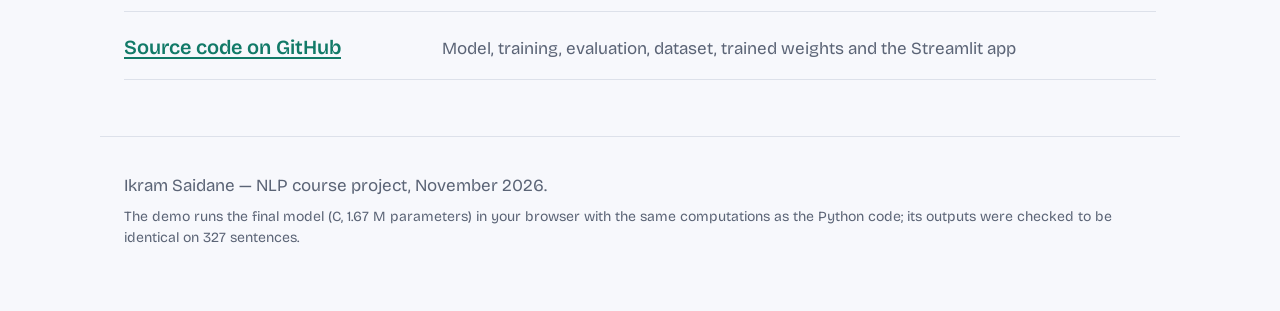
==== commit 7501084c: "Website: explain what the model can do, better examples, warn when a rewrite is probably wrong" ====
--- a/website/index.html
+++ b/website/index.html
@@ -28,7 +28,8 @@
 
   <div class="demo" id="demo">
     <label for="input" class="demo-label">Your impolite sentence</label>
-    <textarea id="input" rows="2" maxlength="300" spellcheck="false">Give me the keys to the storeroom right now.</textarea>
+    <textarea id="input" rows="2" maxlength="300" spellcheck="false">Bring me a coffee on your way back.</textarea>
+    <p class="scope">Works best on one or two everyday sentences that <strong>ask</strong>, <strong>remind</strong>, <strong>refuse</strong>, <strong>criticise</strong>, <strong>complain</strong>, <strong>disagree</strong>, <strong>ask a question</strong>, <strong>ask someone to stop</strong> or <strong>announce</strong> something. It was not trained on insults, slang or very short exclamations (<em>Shut up!</em>), and it often gets negations wrong.</p>
     <div class="examples" role="group" aria-label="Example sentences">
       <span class="examples-label">Try:</span>
     </div>
@@ -50,6 +51,7 @@
         <div><dt>Content words kept</dt><dd id="ck"></dd></div>
         <div><dt>Time</dt><dd id="tm"></dd></div>
       </dl>
+      <div id="warn" class="warn" hidden></div>
       <p id="notes" class="notes"></p>
       <div class="actions">
         <button type="button" class="ghost" id="copy">Copy the polite sentence</button>
--- a/website/css/style.css
+++ b/website/css/style.css
@@ -298,3 +298,7 @@
   .cb { grid-template-columns: 84px 1fr 66px; }
   .actions .ghost { width: 100%; }
 }
+
+.scope { font-size: 14px; color: var(--muted); margin: 10px 2px 0; max-width: 80ch; }
+.scope strong { font-weight: 600; color: var(--ink); }
+.warn { margin-top: 14px; padding: 12px 14px; border-radius: 10px; background: #FBEDEB; color: #7A2620; font-size: 15px; border-left: 4px solid var(--rude); }
